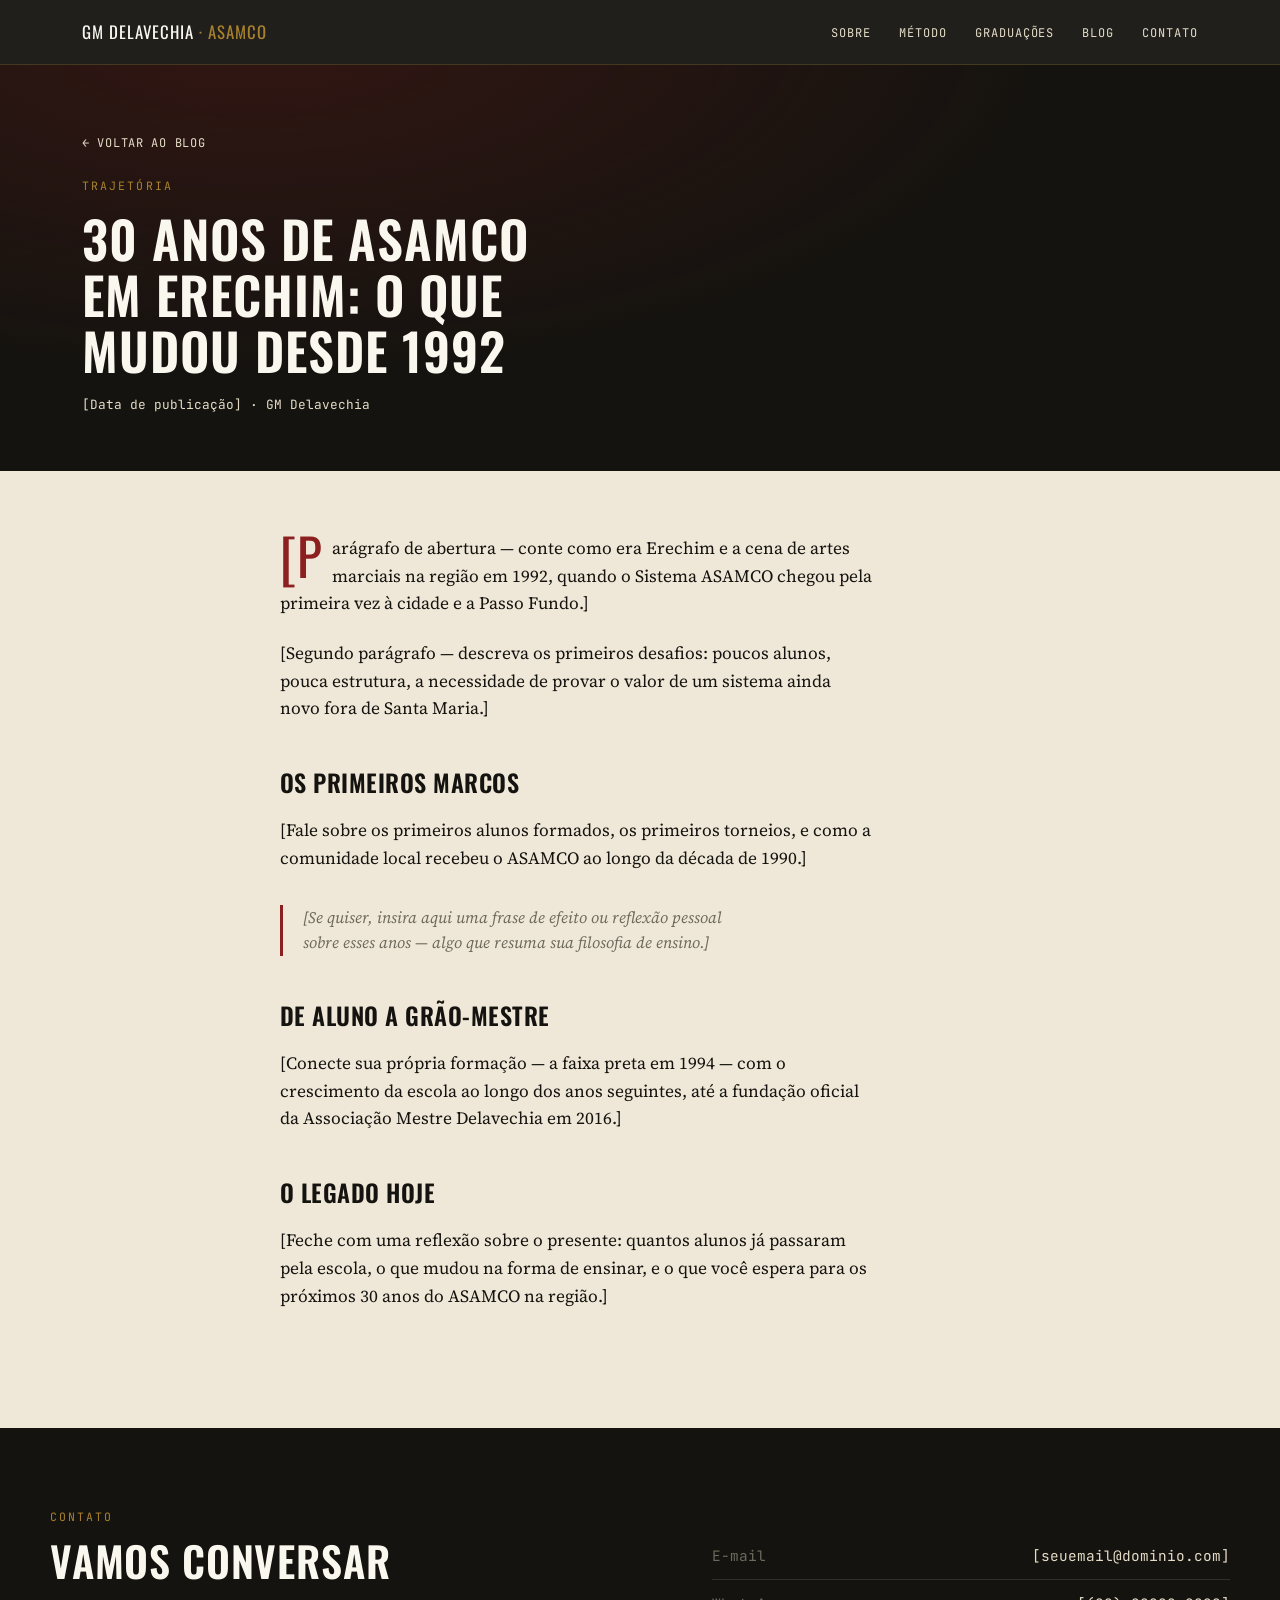
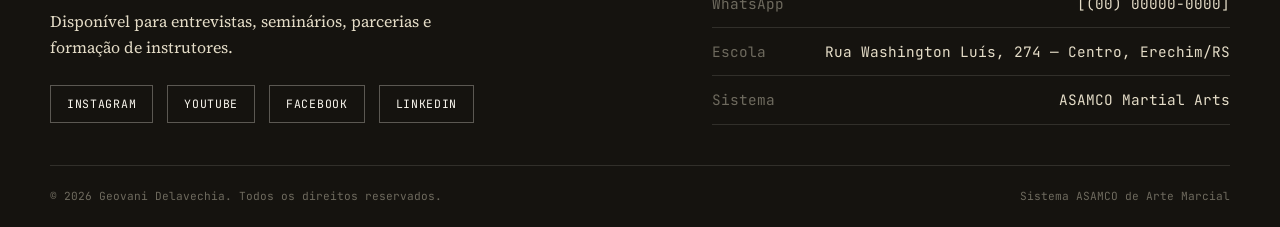
==== 30-anos-asamco.html @ 635f09b9 "Add files via upload" ====
<!DOCTYPE html>
<html lang="pt-BR">
<head>
<meta charset="UTF-8">
<meta name="viewport" content="width=device-width, initial-scale=1.0">
<title>30 anos de ASAMCO em Erechim — GM Delavechia</title>
<link rel="preconnect" href="https://fonts.googleapis.com">
<link href="https://fonts.googleapis.com/css2?family=Oswald:wght@400;500;600;700&family=Source+Serif+4:ital,wght@0,400;0,500;0,600;1,400&family=JetBrains+Mono:wght@400;500&display=swap" rel="stylesheet">
<link rel="stylesheet" href="../style.css">
</head>
<body>

<nav>
  <div class="wrap">
    <a class="brand" href="../index.html">GM Delavechia <span>· ASAMCO</span></a>
    <ul class="navlinks">
      <li><a href="../index.html#sobre">Sobre</a></li>
      <li><a href="../index.html#metodo">Método</a></li>
      <li><a href="../index.html#graduacoes">Graduações</a></li>
      <li><a href="../index.html#blog">Blog</a></li>
      <li><a href="../index.html#contato">Contato</a></li>
    </ul>
  </div>
</nav>

<header class="article-hero">
  <div class="wrap">
    <a class="back-link" href="../index.html#blog">← Voltar ao blog</a>
    <p class="eyebrow" style="color:var(--seal-gold);">Trajetória</p>
    <h1>30 anos de ASAMCO em Erechim: o que mudou desde 1992</h1>
    <p class="article-meta">[Data de publicação] · GM Delavechia</p>
  </div>
</header>

<article class="article-body wrap">
  <p>[Parágrafo de abertura — conte como era Erechim e a cena de artes marciais na região em 1992, quando o Sistema ASAMCO chegou pela primeira vez à cidade e a Passo Fundo.]</p>

  <p>[Segundo parágrafo — descreva os primeiros desafios: poucos alunos, pouca estrutura, a necessidade de provar o valor de um sistema ainda novo fora de Santa Maria.]</p>

  <h2>Os primeiros marcos</h2>
  <p>[Fale sobre os primeiros alunos formados, os primeiros torneios, e como a comunidade local recebeu o ASAMCO ao longo da década de 1990.]</p>

  <blockquote>[Se quiser, insira aqui uma frase de efeito ou reflexão pessoal sobre esses anos — algo que resuma sua filosofia de ensino.]</blockquote>

  <h2>De aluno a Grão-Mestre</h2>
  <p>[Conecte sua própria formação — a faixa preta em 1994 — com o crescimento da escola ao longo dos anos seguintes, até a fundação oficial da Associação Mestre Delavechia em 2016.]</p>

  <h2>O legado hoje</h2>
  <p>[Feche com uma reflexão sobre o presente: quantos alunos já passaram pela escola, o que mudou na forma de ensinar, e o que você espera para os próximos 30 anos do ASAMCO na região.]</p>
</article>

<footer>
  <div class="wrap contact-inner">
    <div>
      <p class="eyebrow" style="color:var(--seal-gold);">Contato</p>
      <h2>Vamos conversar</h2>
      <p style="margin-top:16px; max-width:48ch; color:var(--parchment-dim);">Disponível para entrevistas, seminários, parcerias e formação de instrutores.</p>
      <div class="socials">
        <a href="https://instagram.com/gmdelavechia" target="_blank" rel="noopener">Instagram</a>
        <a href="#">YouTube</a>
        <a href="#">Facebook</a>
        <a href="#">LinkedIn</a>
      </div>
    </div>
    <ul class="contact-list">
      <li><span>E-mail</span><span>[seuemail@dominio.com]</span></li>
      <li><span>WhatsApp</span><span>[(00) 00000-0000]</span></li>
      <li><span>Escola</span><span>Rua Washington Luís, 274 — Centro, Erechim/RS</span></li>
      <li><span>Sistema</span><span>ASAMCO Martial Arts</span></li>
    </ul>
  </div>
  <div class="wrap foot-bottom">
    <span>© 2026 Geovani Delavechia. Todos os direitos reservados.</span>
    <span>Sistema ASAMCO de Arte Marcial</span>
  </div>
</footer>

</body>
</html>
---- style.css ----
:root{
    --ink:#15130f;
    --ink-soft:#1f1c16;
    --parchment:#efe8d8;
    --parchment-dim:#e4dcc7;
    --belt-red:#8c1f1f;
    --belt-red-bright:#b92e2e;
    --seal-gold:#a9822e;
    --steel:#6e6a5e;
    --white:#faf7ef;

    --display:'Oswald', sans-serif;
    --body:'Source Serif 4', serif;
    --mono:'JetBrains Mono', monospace;

    --max:1180px;
  }

  *{box-sizing:border-box; margin:0; padding:0;}
  html{scroll-behavior:smooth;}
  body{
    background:var(--parchment);
    color:var(--ink);
    font-family:var(--body);
    line-height:1.6;
    -webkit-font-smoothing:antialiased;
  }
  img{max-width:100%; display:block;}
  a{color:inherit;}

  :focus-visible{
    outline:3px solid var(--belt-red-bright);
    outline-offset:3px;
  }

  .wrap{
    max-width:var(--max);
    margin:0 auto;
    padding:0 32px;
  }

  h1,h2,h3{
    font-family:var(--display);
    text-transform:uppercase;
    letter-spacing:0.02em;
    font-weight:600;
  }

  .eyebrow{
    font-family:var(--mono);
    font-size:0.72rem;
    letter-spacing:0.18em;
    text-transform:uppercase;
    color:var(--belt-red);
  }

  /* ===== NAV ===== */
  nav{
    position:sticky; top:0; z-index:50;
    background:rgba(21,19,15,0.94);
    backdrop-filter:blur(6px);
    border-bottom:1px solid rgba(169,130,46,0.25);
  }
  nav .wrap{
    display:flex;
    align-items:center;
    justify-content:space-between;
    height:64px;
  }
  .brand{
    font-family:var(--display);
    color:var(--white);
    font-size:1.05rem;
    letter-spacing:0.06em;
    text-transform:uppercase;
    text-decoration:none;
    cursor:pointer;
  }
  .brand:hover{color:var(--seal-gold);}
  .brand span{color:var(--seal-gold);}
  .navlinks{
    display:flex;
    gap:28px;
    list-style:none;
  }
  .navlinks a{
    font-family:var(--mono);
    font-size:0.75rem;
    letter-spacing:0.08em;
    text-transform:uppercase;
    color:var(--parchment-dim);
    text-decoration:none;
    transition:color 0.2s ease;
  }
  .navlinks a:hover{color:var(--seal-gold);}
  .navlinks{display:none;}
  @media(min-width:760px){ .navlinks{display:flex;} }

  /* ===== HERO ===== */
  .hero{
    background:
      radial-gradient(ellipse at 20% -10%, rgba(140,31,31,0.25), transparent 55%),
      var(--ink);
    color:var(--white);
    padding:96px 0 0;
    position:relative;
    overflow:hidden;
  }
  .hero .wrap{
    display:grid;
    gap:40px;
    padding-bottom:64px;
  }
  .hero-title{
    font-size:clamp(3rem, 8vw, 6.2rem);
    line-height:0.92;
    color:var(--white);
  }
  .hero-title em{
    font-style:normal;
    color:var(--seal-gold);
    display:block;
  }
  .hero-role{
    font-family:var(--mono);
    color:var(--parchment-dim);
    font-size:0.95rem;
    letter-spacing:0.05em;
    margin-top:18px;
    max-width:520px;
  }
  .hero-role b{color:var(--belt-red-bright); font-weight:500;}

  .hero-cta{
    display:flex;
    gap:16px;
    margin-top:32px;
    flex-wrap:wrap;
  }
  .btn{
    font-family:var(--mono);
    font-size:0.78rem;
    letter-spacing:0.06em;
    text-transform:uppercase;
    text-decoration:none;
    padding:14px 26px;
    border-radius:2px;
    display:inline-block;
    transition:transform 0.18s ease, background 0.18s ease;
  }
  .btn-primary{
    background:var(--belt-red);
    color:var(--white);
  }
  .btn-primary:hover{background:var(--belt-red-bright); transform:translateY(-2px);}
  .btn-ghost{
    border:1px solid rgba(250,247,239,0.35);
    color:var(--white);
  }
  .btn-ghost:hover{border-color:var(--seal-gold); color:var(--seal-gold);}

  /* Belt stripe — signature element */
  .belt{
    display:flex;
    width:100%;
    height:34px;
  }
  .belt-seg{
    flex:1;
    position:relative;
    border-right:2px solid var(--ink);
  }
  .belt-seg:last-child{border-right:none;}
  .belt-seg[data-c="white"]{background:#f4f0e4;}
  .belt-seg[data-c="yellow"]{background:#d8ad2f;}
  .belt-seg[data-c="orange"]{background:#c66a26;}
  .belt-seg[data-c="green"]{background:#4f6b3a;}
  .belt-seg[data-c="blue"]{background:#37516f;}
  .belt-seg[data-c="brown"]{background:#5a3d26;}
  .belt-seg[data-c="red"]{background:var(--belt-red);}
  .belt-seg[data-c="black"]{background:#0d0c0a;}
  .belt-label{
    position:absolute;
    bottom:-26px;
    left:0;
    font-family:var(--mono);
    font-size:0.6rem;
    letter-spacing:0.04em;
    color:var(--steel);
    white-space:nowrap;
    opacity:0;
    transition:opacity 0.2s ease;
  }
  .belt-seg:hover .belt-label{opacity:1;}
  .belt-seg:hover{filter:brightness(1.15); cursor:default;}

  /* ===== SECTION SCAFFOLD ===== */
  section{padding:88px 0;}
  .section-head{
    max-width:640px;
    margin-bottom:48px;
  }
  .section-head h2{
    font-size:clamp(2rem,4vw,2.8rem);
    margin-top:10px;
  }

  /* ===== SOBRE ===== */
  .about{
    display:grid;
    gap:56px;
    grid-template-columns:1fr;
  }
  @media(min-width:860px){
    .about{grid-template-columns: 0.85fr 1.15fr;}
  }
  .about-photo{
    aspect-ratio:4/5;
    background:
      linear-gradient(160deg, var(--ink) 0%, var(--ink-soft) 100%);
    border:1px solid rgba(169,130,46,0.4);
    display:flex;
    align-items:center;
    justify-content:center;
    color:var(--steel);
    font-family:var(--mono);
    font-size:0.75rem;
    letter-spacing:0.08em;
    text-transform:uppercase;
    text-align:center;
    padding:24px;
  }
  .about-body p{margin-bottom:18px; font-size:1.05rem; max-width:56ch;}
  .about-body p:first-of-type::first-letter{
    font-family:var(--display);
    font-size:3.2rem;
    float:left;
    line-height:0.8;
    padding-right:10px;
    color:var(--belt-red);
  }

  /* ===== TRAJETÓRIA (timeline vertical usando faixa) ===== */
  .timeline{
    position:relative;
    padding-left:36px;
    max-width:760px;
  }
  .timeline::before{
    content:'';
    position:absolute;
    left:6px; top:6px; bottom:6px;
    width:4px;
    background:repeating-linear-gradient(
      to bottom,
      var(--belt-red) 0 24px,
      var(--seal-gold) 24px 48px
    );
  }
  .t-item{
    position:relative;
    padding-bottom:40px;
  }
  .t-item:last-child{padding-bottom:0;}
  .t-item::before{
    content:'';
    position:absolute;
    left:-36px; top:2px;
    width:14px; height:14px;
    border-radius:50%;
    background:var(--ink);
    border:3px solid var(--seal-gold);
  }
  .t-year{
    font-family:var(--mono);
    color:var(--belt-red);
    font-size:0.85rem;
    letter-spacing:0.05em;
  }
  .t-title{
    font-family:var(--display);
    text-transform:uppercase;
    font-size:1.15rem;
    margin:4px 0 6px;
  }
  .t-desc{color:var(--steel); font-size:0.98rem; max-width:52ch;}

  /* ===== SISTEMA/MÉTODO ===== */
  .dark-section{
    background:var(--ink);
    color:var(--white);
  }
  .dark-section .eyebrow{color:var(--seal-gold);}
  .dark-section .section-head h2{color:var(--white);}
  .method-grid{
    display:grid;
    gap:1px;
    background:rgba(250,247,239,0.12);
    border:1px solid rgba(250,247,239,0.12);
    grid-template-columns:1fr;
  }
  @media(min-width:700px){
    .method-grid{grid-template-columns:repeat(2,1fr);}
  }
  @media(min-width:1000px){
    .method-grid{grid-template-columns:repeat(4,1fr);}
  }
  .method-card{
    background:var(--ink);
    padding:32px 26px;
  }
  .method-card .num{
    font-family:var(--mono);
    color:var(--belt-red-bright);
    font-size:0.8rem;
  }
  .method-card h3{
    font-size:1.15rem;
    margin:14px 0 10px;
    color:var(--white);
  }
  .method-card p{
    color:var(--parchment-dim);
    font-size:0.92rem;
  }

  /* ===== GRADUAÇÕES (selos) ===== */
  .seal-grid{
    display:grid;
    gap:20px;
    grid-template-columns:1fr;
  }
  @media(min-width:700px){ .seal-grid{grid-template-columns:repeat(3,1fr);} }
  .seal-card{
    border:1px solid var(--steel);
    padding:26px;
    position:relative;
    background:var(--white);
  }
  .seal-card::before{
    content:'';
    position:absolute;
    top:14px; right:14px;
    width:38px; height:38px;
    border:2px solid var(--seal-gold);
    border-radius:50%;
  }
  .seal-card::after{
    content:'✓';
    position:absolute;
    top:22px; right:29px;
    color:var(--seal-gold);
    font-size:1rem;
  }
  .seal-card .sc-label{
    font-family:var(--mono);
    font-size:0.68rem;
    letter-spacing:0.06em;
    color:var(--belt-red);
    text-transform:uppercase;
  }
  .seal-card h3{
    font-size:1.02rem;
    margin:10px 0 6px;
    max-width:75%;
  }
  .seal-card p{color:var(--steel); font-size:0.88rem;}

  /* ===== MÍDIA ===== */
  .media-grid{
    display:grid;
    gap:18px;
    grid-template-columns:1fr;
  }
  @media(min-width:700px){ .media-grid{grid-template-columns:repeat(3,1fr);} }
  .media-card{
    aspect-ratio:16/10;
    background:var(--ink-soft);
    color:var(--parchment-dim);
    display:flex;
    flex-direction:column;
    justify-content:flex-end;
    padding:18px;
    font-family:var(--mono);
    font-size:0.75rem;
    position:relative;
    border:1px solid rgba(169,130,46,0.3);
  }
  .media-card .play{
    position:absolute;
    top:50%; left:50%;
    transform:translate(-50%,-50%);
    width:46px; height:46px;
    border:2px solid var(--seal-gold);
    border-radius:50%;
    display:flex; align-items:center; justify-content:center;
    color:var(--seal-gold);
  }

  /* ===== BLOG ===== */
  .blog-grid{
    display:grid;
    gap:28px;
    grid-template-columns:1fr;
  }
  @media(min-width:700px){ .blog-grid{grid-template-columns:repeat(3,1fr);} }
  .post-card{
    display:flex;
    flex-direction:column;
    border-top:3px solid var(--belt-red);
    padding-top:18px;
  }
  .post-date{
    font-family:var(--mono);
    font-size:0.72rem;
    color:var(--steel);
    letter-spacing:0.05em;
  }
  .post-card h3{
    font-family:var(--display);
    text-transform:none;
    letter-spacing:0;
    font-size:1.28rem;
    font-weight:600;
    margin:10px 0 10px;
    line-height:1.25;
  }
  .post-card p{color:var(--steel); font-size:0.94rem; margin-bottom:14px;}
  .post-link{
    font-family:var(--mono);
    font-size:0.75rem;
    text-transform:uppercase;
    letter-spacing:0.06em;
    color:var(--belt-red);
    text-decoration:none;
    border-bottom:1px solid var(--belt-red);
    align-self:flex-start;
  }
  .post-link:hover{color:var(--belt-red-bright); border-color:var(--belt-red-bright);}

  /* ===== CONTATO / FOOTER ===== */
  footer{
    background:var(--ink);
    color:var(--parchment-dim);
    padding-top:0;
  }
  .contact-inner{
    padding:80px 0 40px;
    display:grid;
    gap:40px;
  }
  @media(min-width:800px){
    .contact-inner{grid-template-columns:1.2fr 1fr;}
  }
  .contact-inner h2{color:var(--white); font-size:clamp(2rem,4vw,2.6rem);}
  .contact-list{list-style:none; margin-top:24px;}
  .contact-list li{
    font-family:var(--mono);
    font-size:0.9rem;
    padding:12px 0;
    border-bottom:1px solid rgba(250,247,239,0.12);
    display:flex; justify-content:space-between; gap:12px;
  }
  .contact-list li span:first-child{color:var(--steel);}
  .socials{display:flex; gap:14px; margin-top:24px; flex-wrap:wrap;}
  .socials a{
    font-family:var(--mono);
    font-size:0.72rem;
    text-transform:uppercase;
    letter-spacing:0.06em;
    border:1px solid rgba(250,247,239,0.3);
    padding:9px 16px;
    text-decoration:none;
    color:var(--white);
  }
  .socials a:hover{border-color:var(--seal-gold); color:var(--seal-gold);}
  .foot-bottom{
    border-top:1px solid rgba(250,247,239,0.12);
    padding:22px 0;
    font-family:var(--mono);
    font-size:0.7rem;
    color:var(--steel);
    display:flex;
    justify-content:space-between;
    flex-wrap:wrap;
    gap:10px;
  }

  @media (prefers-reduced-motion: reduce){
    *{transition:none !important; scroll-behavior:auto !important;}
  }

/* ===== ARTICLE PAGE ===== */
.article-hero{
  background:
    radial-gradient(ellipse at 20% -10%, rgba(140,31,31,0.25), transparent 55%),
    var(--ink);
  color:var(--white);
  padding:64px 0 56px;
}
.back-link{
  font-family:var(--mono);
  font-size:0.75rem;
  letter-spacing:0.06em;
  text-transform:uppercase;
  color:var(--parchment-dim);
  text-decoration:none;
  display:inline-block;
  margin-bottom:24px;
}
.back-link:hover{color:var(--seal-gold);}
.article-hero h1{
  font-size:clamp(2rem,5vw,3.2rem);
  line-height:1.1;
  color:var(--white);
  margin-top:14px;
  max-width:18ch;
}
.article-meta{
  font-family:var(--mono);
  font-size:0.8rem;
  color:var(--parchment-dim);
  margin-top:16px;
}
.article-body{
  padding:64px 0 96px;
  max-width:720px;
  margin:0 auto;
}
.article-body p{
  font-size:1.08rem;
  margin-bottom:22px;
  max-width:66ch;
}
.article-body p:first-of-type::first-letter{
  font-family:var(--display);
  font-size:3.2rem;
  float:left;
  line-height:0.8;
  padding-right:10px;
  color:var(--belt-red);
}
.article-body h2{
  font-size:1.5rem;
  margin:40px 0 16px;
}
.article-body blockquote{
  border-left:3px solid var(--belt-red);
  padding-left:20px;
  margin:32px 0;
  font-style:italic;
  color:var(--steel);
  max-width:60ch;
}
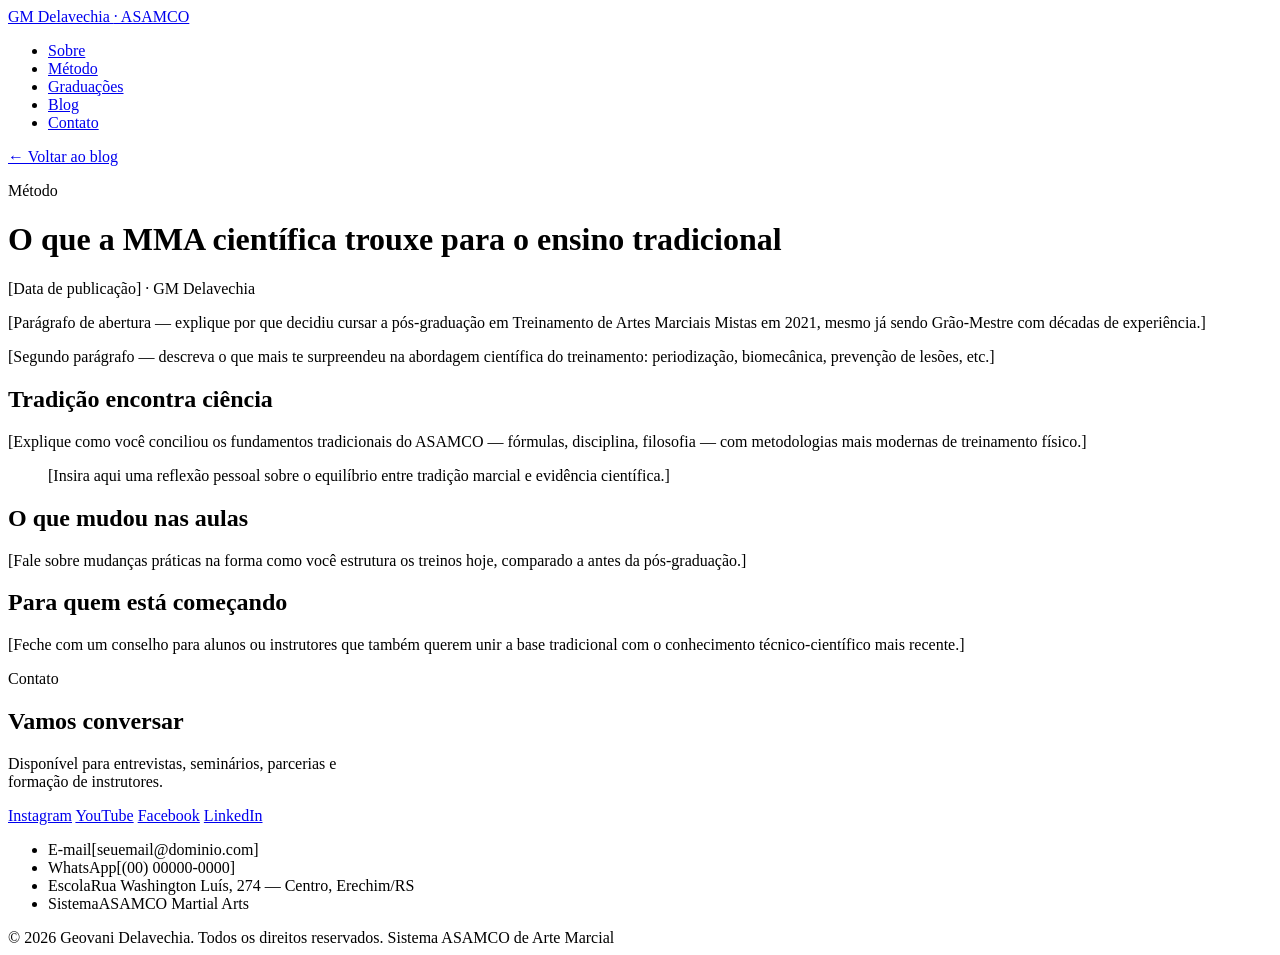
==== commit 047f732e: "Add files via upload" ====
--- a/30-anos-asamco.html
+++ b/30-anos-asamco.html
@@ -3,7 +3,7 @@
 <head>
 <meta charset="UTF-8">
 <meta name="viewport" content="width=device-width, initial-scale=1.0">
-<title>30 anos de ASAMCO em Erechim — GM Delavechia</title>
+<title>O que a MMA científica trouxe para o ensino tradicional — GM Delavechia</title>
 <link rel="preconnect" href="https://fonts.googleapis.com">
 <link href="https://fonts.googleapis.com/css2?family=Oswald:wght@400;500;600;700&family=Source+Serif+4:ital,wght@0,400;0,500;0,600;1,400&family=JetBrains+Mono:wght@400;500&display=swap" rel="stylesheet">
 <link rel="stylesheet" href="../style.css">
@@ -26,27 +26,27 @@
 <header class="article-hero">
   <div class="wrap">
     <a class="back-link" href="../index.html#blog">← Voltar ao blog</a>
-    <p class="eyebrow" style="color:var(--seal-gold);">Trajetória</p>
-    <h1>30 anos de ASAMCO em Erechim: o que mudou desde 1992</h1>
+    <p class="eyebrow" style="color:var(--seal-gold);">Método</p>
+    <h1>O que a MMA científica trouxe para o ensino tradicional</h1>
     <p class="article-meta">[Data de publicação] · GM Delavechia</p>
   </div>
 </header>
 
 <article class="article-body wrap">
-  <p>[Parágrafo de abertura — conte como era Erechim e a cena de artes marciais na região em 1992, quando o Sistema ASAMCO chegou pela primeira vez à cidade e a Passo Fundo.]</p>
+  <p>[Parágrafo de abertura — explique por que decidiu cursar a pós-graduação em Treinamento de Artes Marciais Mistas em 2021, mesmo já sendo Grão-Mestre com décadas de experiência.]</p>
 
-  <p>[Segundo parágrafo — descreva os primeiros desafios: poucos alunos, pouca estrutura, a necessidade de provar o valor de um sistema ainda novo fora de Santa Maria.]</p>
+  <p>[Segundo parágrafo — descreva o que mais te surpreendeu na abordagem científica do treinamento: periodização, biomecânica, prevenção de lesões, etc.]</p>
 
-  <h2>Os primeiros marcos</h2>
-  <p>[Fale sobre os primeiros alunos formados, os primeiros torneios, e como a comunidade local recebeu o ASAMCO ao longo da década de 1990.]</p>
+  <h2>Tradição encontra ciência</h2>
+  <p>[Explique como você conciliou os fundamentos tradicionais do ASAMCO — fórmulas, disciplina, filosofia — com metodologias mais modernas de treinamento físico.]</p>
 
-  <blockquote>[Se quiser, insira aqui uma frase de efeito ou reflexão pessoal sobre esses anos — algo que resuma sua filosofia de ensino.]</blockquote>
+  <blockquote>[Insira aqui uma reflexão pessoal sobre o equilíbrio entre tradição marcial e evidência científica.]</blockquote>
 
-  <h2>De aluno a Grão-Mestre</h2>
-  <p>[Conecte sua própria formação — a faixa preta em 1994 — com o crescimento da escola ao longo dos anos seguintes, até a fundação oficial da Associação Mestre Delavechia em 2016.]</p>
+  <h2>O que mudou nas aulas</h2>
+  <p>[Fale sobre mudanças práticas na forma como você estrutura os treinos hoje, comparado a antes da pós-graduação.]</p>
 
-  <h2>O legado hoje</h2>
-  <p>[Feche com uma reflexão sobre o presente: quantos alunos já passaram pela escola, o que mudou na forma de ensinar, e o que você espera para os próximos 30 anos do ASAMCO na região.]</p>
+  <h2>Para quem está começando</h2>
+  <p>[Feche com um conselho para alunos ou instrutores que também querem unir a base tradicional com o conhecimento técnico-científico mais recente.]</p>
 </article>
 
 <footer>
--- a/style.css
+++ b/style.css
@@ -1,554 +1,71 @@
-  :root{
-    --ink:#15130f;
-    --ink-soft:#1f1c16;
-    --parchment:#efe8d8;
-    --parchment-dim:#e4dcc7;
-    --belt-red:#8c1f1f;
-    --belt-red-bright:#b92e2e;
-    --seal-gold:#a9822e;
-    --steel:#6e6a5e;
-    --white:#faf7ef;
+# Site — GM Delavechia / ASAMCO Martial Arts
 
-    --display:'Oswald', sans-serif;
-    --body:'Source Serif 4', serif;
-    --mono:'JetBrains Mono', monospace;
+## Estrutura de arquivos
 
-    --max:1180px;
-  }
+```
+site/
+├── index.html              → página principal (home)
+├── style.css                → estilo visual do site inteiro
+└── blog/
+    ├── 30-anos-asamco.html
+    ├── mma-cientifica.html
+    └── formando-faixas-pretas.html
+```
 
-  *{box-sizing:border-box; margin:0; padding:0;}
-  html{scroll-behavior:smooth;}
-  body{
-    background:var(--parchment);
-    color:var(--ink);
-    font-family:var(--body);
-    line-height:1.6;
-    -webkit-font-smoothing:antialiased;
-  }
-  img{max-width:100%; display:block;}
-  a{color:inherit;}
+Tudo que está entre `[colchetes]` ainda precisa ser preenchido com conteúdo real
+(foto, e-mail, WhatsApp, textos dos artigos, links de redes sociais).
 
-  :focus-visible{
-    outline:3px solid var(--belt-red-bright);
-    outline-offset:3px;
-  }
+## Como publicar no GitHub Pages (passo a passo)
 
-  .wrap{
-    max-width:var(--max);
-    margin:0 auto;
-    padding:0 32px;
-  }
+### 1. Criar uma conta no GitHub (se ainda não tiver)
+Acesse https://github.com e crie uma conta gratuita.
 
-  h1,h2,h3{
-    font-family:var(--display);
-    text-transform:uppercase;
-    letter-spacing:0.02em;
-    font-weight:600;
-  }
+### 2. Criar um novo repositório
+- Clique em **New repository**
+- Nome sugerido: `gm-delavechia` (pode ser outro)
+- Deixe como **Public**
+- Não marque "Add a README" (já temos um)
+- Clique em **Create repository**
 
-  .eyebrow{
-    font-family:var(--mono);
-    font-size:0.72rem;
-    letter-spacing:0.18em;
-    text-transform:uppercase;
-    color:var(--belt-red);
-  }
+### 3. Subir os arquivos
+Na página do repositório recém-criado:
+- Clique em **uploading an existing file**
+- Arraste TODOS os arquivos desta pasta (`index.html`, `style.css`, a pasta `blog/` inteira e este `README.md`)
+- Escreva uma mensagem como "primeiro upload do site" e clique em **Commit changes**
 
-  /* ===== NAV ===== */
-  nav{
-    position:sticky; top:0; z-index:50;
-    background:rgba(21,19,15,0.94);
-    backdrop-filter:blur(6px);
-    border-bottom:1px solid rgba(169,130,46,0.25);
-  }
-  nav .wrap{
-    display:flex;
-    align-items:center;
-    justify-content:space-between;
-    height:64px;
-  }
-  .brand{
-    font-family:var(--display);
-    color:var(--white);
-    font-size:1.05rem;
-    letter-spacing:0.06em;
-    text-transform:uppercase;
-    text-decoration:none;
-    cursor:pointer;
-  }
-  .brand:hover{color:var(--seal-gold);}
-  .brand span{color:var(--seal-gold);}
-  .navlinks{
-    display:flex;
-    gap:28px;
-    list-style:none;
-  }
-  .navlinks a{
-    font-family:var(--mono);
-    font-size:0.75rem;
-    letter-spacing:0.08em;
-    text-transform:uppercase;
-    color:var(--parchment-dim);
-    text-decoration:none;
-    transition:color 0.2s ease;
-  }
-  .navlinks a:hover{color:var(--seal-gold);}
-  .navlinks{display:none;}
-  @media(min-width:760px){ .navlinks{display:flex;} }
+*(Se preferir usar Git pela linha de comando, os comandos seriam:)*
+```bash
+git init
+git add .
+git commit -m "primeiro upload do site"
+git branch -M main
+git remote add origin https://github.com/SEU-USUARIO/gm-delavechia.git
+git push -u origin main
+```
 
-  /* ===== HERO ===== */
-  .hero{
-    background:
-      radial-gradient(ellipse at 20% -10%, rgba(140,31,31,0.25), transparent 55%),
-      var(--ink);
-    color:var(--white);
-    padding:96px 0 0;
-    position:relative;
-    overflow:hidden;
-  }
-  .hero .wrap{
-    display:grid;
-    gap:40px;
-    padding-bottom:64px;
-  }
-  .hero-title{
-    font-size:clamp(3rem, 8vw, 6.2rem);
-    line-height:0.92;
-    color:var(--white);
-  }
-  .hero-title em{
-    font-style:normal;
-    color:var(--seal-gold);
-    display:block;
-  }
-  .hero-role{
-    font-family:var(--mono);
-    color:var(--parchment-dim);
-    font-size:0.95rem;
-    letter-spacing:0.05em;
-    margin-top:18px;
-    max-width:520px;
-  }
-  .hero-role b{color:var(--belt-red-bright); font-weight:500;}
+### 4. Ativar o GitHub Pages
+- No repositório, vá em **Settings** (aba no topo)
+- No menu lateral, clique em **Pages**
+- Em "Source", selecione a branch **main** e a pasta **/ (root)**
+- Clique em **Save**
 
-  .hero-cta{
-    display:flex;
-    gap:16px;
-    margin-top:32px;
-    flex-wrap:wrap;
-  }
-  .btn{
-    font-family:var(--mono);
-    font-size:0.78rem;
-    letter-spacing:0.06em;
-    text-transform:uppercase;
-    text-decoration:none;
-    padding:14px 26px;
-    border-radius:2px;
-    display:inline-block;
-    transition:transform 0.18s ease, background 0.18s ease;
-  }
-  .btn-primary{
-    background:var(--belt-red);
-    color:var(--white);
-  }
-  .btn-primary:hover{background:var(--belt-red-bright); transform:translateY(-2px);}
-  .btn-ghost{
-    border:1px solid rgba(250,247,239,0.35);
-    color:var(--white);
-  }
-  .btn-ghost:hover{border-color:var(--seal-gold); color:var(--seal-gold);}
+### 5. Acessar o site no ar
+Depois de alguns minutos, o GitHub vai gerar um link no formato:
+```
+https://SEU-USUARIO.github.io/gm-delavechia/
+```
+Esse é o endereço público do seu site.
 
-  /* Belt stripe — signature element */
-  .belt{
-    display:flex;
-    width:100%;
-    height:34px;
-  }
-  .belt-seg{
-    flex:1;
-    position:relative;
-    border-right:2px solid var(--ink);
-  }
-  .belt-seg:last-child{border-right:none;}
-  .belt-seg[data-c="white"]{background:#f4f0e4;}
-  .belt-seg[data-c="yellow"]{background:#d8ad2f;}
-  .belt-seg[data-c="orange"]{background:#c66a26;}
-  .belt-seg[data-c="green"]{background:#4f6b3a;}
-  .belt-seg[data-c="blue"]{background:#37516f;}
-  .belt-seg[data-c="brown"]{background:#5a3d26;}
-  .belt-seg[data-c="red"]{background:var(--belt-red);}
-  .belt-seg[data-c="black"]{background:#0d0c0a;}
-  .belt-label{
-    position:absolute;
-    bottom:-26px;
-    left:0;
-    font-family:var(--mono);
-    font-size:0.6rem;
-    letter-spacing:0.04em;
-    color:var(--steel);
-    white-space:nowrap;
-    opacity:0;
-    transition:opacity 0.2s ease;
-  }
-  .belt-seg:hover .belt-label{opacity:1;}
-  .belt-seg:hover{filter:brightness(1.15); cursor:default;}
+## Como publicar um novo artigo no futuro
 
-  /* ===== SECTION SCAFFOLD ===== */
-  section{padding:88px 0;}
-  .section-head{
-    max-width:640px;
-    margin-bottom:48px;
-  }
-  .section-head h2{
-    font-size:clamp(2rem,4vw,2.8rem);
-    margin-top:10px;
-  }
+1. Peça para eu criar o arquivo HTML do novo artigo (mesmo padrão visual dos outros)
+2. Coloque o arquivo dentro da pasta `blog/`
+3. Adicione um novo card em `index.html`, na seção `<div class="blog-grid">`, linkando para o novo arquivo
+4. Suba os arquivos atualizados no GitHub (upload manual ou `git push`)
 
-  /* ===== SOBRE ===== */
-  .about{
-    display:grid;
-    gap:56px;
-    grid-template-columns:1fr;
-  }
-  @media(min-width:860px){
-    .about{grid-template-columns: 0.85fr 1.15fr;}
-  }
-  .about-photo{
-    aspect-ratio:4/5;
-    background:
-      linear-gradient(160deg, var(--ink) 0%, var(--ink-soft) 100%);
-    border:1px solid rgba(169,130,46,0.4);
-    display:flex;
-    align-items:center;
-    justify-content:center;
-    color:var(--steel);
-    font-family:var(--mono);
-    font-size:0.75rem;
-    letter-spacing:0.08em;
-    text-transform:uppercase;
-    text-align:center;
-    padding:24px;
-  }
-  .about-body p{margin-bottom:18px; font-size:1.05rem; max-width:56ch;}
-  .about-body p:first-of-type::first-letter{
-    font-family:var(--display);
-    font-size:3.2rem;
-    float:left;
-    line-height:0.8;
-    padding-right:10px;
-    color:var(--belt-red);
-  }
+## Domínio próprio (opcional, mais profissional)
 
-  /* ===== TRAJETÓRIA (timeline vertical usando faixa) ===== */
-  .timeline{
-    position:relative;
-    padding-left:36px;
-    max-width:760px;
-  }
-  .timeline::before{
-    content:'';
-    position:absolute;
-    left:6px; top:6px; bottom:6px;
-    width:4px;
-    background:repeating-linear-gradient(
-      to bottom,
-      var(--belt-red) 0 24px,
-      var(--seal-gold) 24px 48px
-    );
-  }
-  .t-item{
-    position:relative;
-    padding-bottom:40px;
-  }
-  .t-item:last-child{padding-bottom:0;}
-  .t-item::before{
-    content:'';
-    position:absolute;
-    left:-36px; top:2px;
-    width:14px; height:14px;
-    border-radius:50%;
-    background:var(--ink);
-    border:3px solid var(--seal-gold);
-  }
-  .t-year{
-    font-family:var(--mono);
-    color:var(--belt-red);
-    font-size:0.85rem;
-    letter-spacing:0.05em;
-  }
-  .t-title{
-    font-family:var(--display);
-    text-transform:uppercase;
-    font-size:1.15rem;
-    margin:4px 0 6px;
-  }
-  .t-desc{color:var(--steel); font-size:0.98rem; max-width:52ch;}
-
-  /* ===== SISTEMA/MÉTODO ===== */
-  .dark-section{
-    background:var(--ink);
-    color:var(--white);
-  }
-  .dark-section .eyebrow{color:var(--seal-gold);}
-  .dark-section .section-head h2{color:var(--white);}
-  .method-grid{
-    display:grid;
-    gap:1px;
-    background:rgba(250,247,239,0.12);
-    border:1px solid rgba(250,247,239,0.12);
-    grid-template-columns:1fr;
-  }
-  @media(min-width:700px){
-    .method-grid{grid-template-columns:repeat(2,1fr);}
-  }
-  @media(min-width:1000px){
-    .method-grid{grid-template-columns:repeat(4,1fr);}
-  }
-  .method-card{
-    background:var(--ink);
-    padding:32px 26px;
-  }
-  .method-card .num{
-    font-family:var(--mono);
-    color:var(--belt-red-bright);
-    font-size:0.8rem;
-  }
-  .method-card h3{
-    font-size:1.15rem;
-    margin:14px 0 10px;
-    color:var(--white);
-  }
-  .method-card p{
-    color:var(--parchment-dim);
-    font-size:0.92rem;
-  }
-
-  /* ===== GRADUAÇÕES (selos) ===== */
-  .seal-grid{
-    display:grid;
-    gap:20px;
-    grid-template-columns:1fr;
-  }
-  @media(min-width:700px){ .seal-grid{grid-template-columns:repeat(3,1fr);} }
-  .seal-card{
-    border:1px solid var(--steel);
-    padding:26px;
-    position:relative;
-    background:var(--white);
-  }
-  .seal-card::before{
-    content:'';
-    position:absolute;
-    top:14px; right:14px;
-    width:38px; height:38px;
-    border:2px solid var(--seal-gold);
-    border-radius:50%;
-  }
-  .seal-card::after{
-    content:'✓';
-    position:absolute;
-    top:22px; right:29px;
-    color:var(--seal-gold);
-    font-size:1rem;
-  }
-  .seal-card .sc-label{
-    font-family:var(--mono);
-    font-size:0.68rem;
-    letter-spacing:0.06em;
-    color:var(--belt-red);
-    text-transform:uppercase;
-  }
-  .seal-card h3{
-    font-size:1.02rem;
-    margin:10px 0 6px;
-    max-width:75%;
-  }
-  .seal-card p{color:var(--steel); font-size:0.88rem;}
-
-  /* ===== MÍDIA ===== */
-  .media-grid{
-    display:grid;
-    gap:18px;
-    grid-template-columns:1fr;
-  }
-  @media(min-width:700px){ .media-grid{grid-template-columns:repeat(3,1fr);} }
-  .media-card{
-    aspect-ratio:16/10;
-    background:var(--ink-soft);
-    color:var(--parchment-dim);
-    display:flex;
-    flex-direction:column;
-    justify-content:flex-end;
-    padding:18px;
-    font-family:var(--mono);
-    font-size:0.75rem;
-    position:relative;
-    border:1px solid rgba(169,130,46,0.3);
-  }
-  .media-card .play{
-    position:absolute;
-    top:50%; left:50%;
-    transform:translate(-50%,-50%);
-    width:46px; height:46px;
-    border:2px solid var(--seal-gold);
-    border-radius:50%;
-    display:flex; align-items:center; justify-content:center;
-    color:var(--seal-gold);
-  }
-
-  /* ===== BLOG ===== */
-  .blog-grid{
-    display:grid;
-    gap:28px;
-    grid-template-columns:1fr;
-  }
-  @media(min-width:700px){ .blog-grid{grid-template-columns:repeat(3,1fr);} }
-  .post-card{
-    display:flex;
-    flex-direction:column;
-    border-top:3px solid var(--belt-red);
-    padding-top:18px;
-  }
-  .post-date{
-    font-family:var(--mono);
-    font-size:0.72rem;
-    color:var(--steel);
-    letter-spacing:0.05em;
-  }
-  .post-card h3{
-    font-family:var(--display);
-    text-transform:none;
-    letter-spacing:0;
-    font-size:1.28rem;
-    font-weight:600;
-    margin:10px 0 10px;
-    line-height:1.25;
-  }
-  .post-card p{color:var(--steel); font-size:0.94rem; margin-bottom:14px;}
-  .post-link{
-    font-family:var(--mono);
-    font-size:0.75rem;
-    text-transform:uppercase;
-    letter-spacing:0.06em;
-    color:var(--belt-red);
-    text-decoration:none;
-    border-bottom:1px solid var(--belt-red);
-    align-self:flex-start;
-  }
-  .post-link:hover{color:var(--belt-red-bright); border-color:var(--belt-red-bright);}
-
-  /* ===== CONTATO / FOOTER ===== */
-  footer{
-    background:var(--ink);
-    color:var(--parchment-dim);
-    padding-top:0;
-  }
-  .contact-inner{
-    padding:80px 0 40px;
-    display:grid;
-    gap:40px;
-  }
-  @media(min-width:800px){
-    .contact-inner{grid-template-columns:1.2fr 1fr;}
-  }
-  .contact-inner h2{color:var(--white); font-size:clamp(2rem,4vw,2.6rem);}
-  .contact-list{list-style:none; margin-top:24px;}
-  .contact-list li{
-    font-family:var(--mono);
-    font-size:0.9rem;
-    padding:12px 0;
-    border-bottom:1px solid rgba(250,247,239,0.12);
-    display:flex; justify-content:space-between; gap:12px;
-  }
-  .contact-list li span:first-child{color:var(--steel);}
-  .socials{display:flex; gap:14px; margin-top:24px; flex-wrap:wrap;}
-  .socials a{
-    font-family:var(--mono);
-    font-size:0.72rem;
-    text-transform:uppercase;
-    letter-spacing:0.06em;
-    border:1px solid rgba(250,247,239,0.3);
-    padding:9px 16px;
-    text-decoration:none;
-    color:var(--white);
-  }
-  .socials a:hover{border-color:var(--seal-gold); color:var(--seal-gold);}
-  .foot-bottom{
-    border-top:1px solid rgba(250,247,239,0.12);
-    padding:22px 0;
-    font-family:var(--mono);
-    font-size:0.7rem;
-    color:var(--steel);
-    display:flex;
-    justify-content:space-between;
-    flex-wrap:wrap;
-    gap:10px;
-  }
-
-  @media (prefers-reduced-motion: reduce){
-    *{transition:none !important; scroll-behavior:auto !important;}
-  }
-
-/* ===== ARTICLE PAGE ===== */
-.article-hero{
-  background:
-    radial-gradient(ellipse at 20% -10%, rgba(140,31,31,0.25), transparent 55%),
-    var(--ink);
-  color:var(--white);
-  padding:64px 0 56px;
-}
-.back-link{
-  font-family:var(--mono);
-  font-size:0.75rem;
-  letter-spacing:0.06em;
-  text-transform:uppercase;
-  color:var(--parchment-dim);
-  text-decoration:none;
-  display:inline-block;
-  margin-bottom:24px;
-}
-.back-link:hover{color:var(--seal-gold);}
-.article-hero h1{
-  font-size:clamp(2rem,5vw,3.2rem);
-  line-height:1.1;
-  color:var(--white);
-  margin-top:14px;
-  max-width:18ch;
-}
-.article-meta{
-  font-family:var(--mono);
-  font-size:0.8rem;
-  color:var(--parchment-dim);
-  margin-top:16px;
-}
-.article-body{
-  padding:64px 0 96px;
-  max-width:720px;
-  margin:0 auto;
-}
-.article-body p{
-  font-size:1.08rem;
-  margin-bottom:22px;
-  max-width:66ch;
-}
-.article-body p:first-of-type::first-letter{
-  font-family:var(--display);
-  font-size:3.2rem;
-  float:left;
-  line-height:0.8;
-  padding-right:10px;
-  color:var(--belt-red);
-}
-.article-body h2{
-  font-size:1.5rem;
-  margin:40px 0 16px;
-}
-.article-body blockquote{
-  border-left:3px solid var(--belt-red);
-  padding-left:20px;
-  margin:32px 0;
-  font-style:italic;
-  color:var(--steel);
-  max-width:60ch;
-}
+Depois que o site estiver no ar em `github.io`, é possível apontar um domínio
+próprio (ex: `gmdelavechia.com.br`) para ele, configurando um CNAME nas
+configurações de DNS do domínio e no GitHub Pages. Posso te ajudar com isso
+quando chegar a hora.
